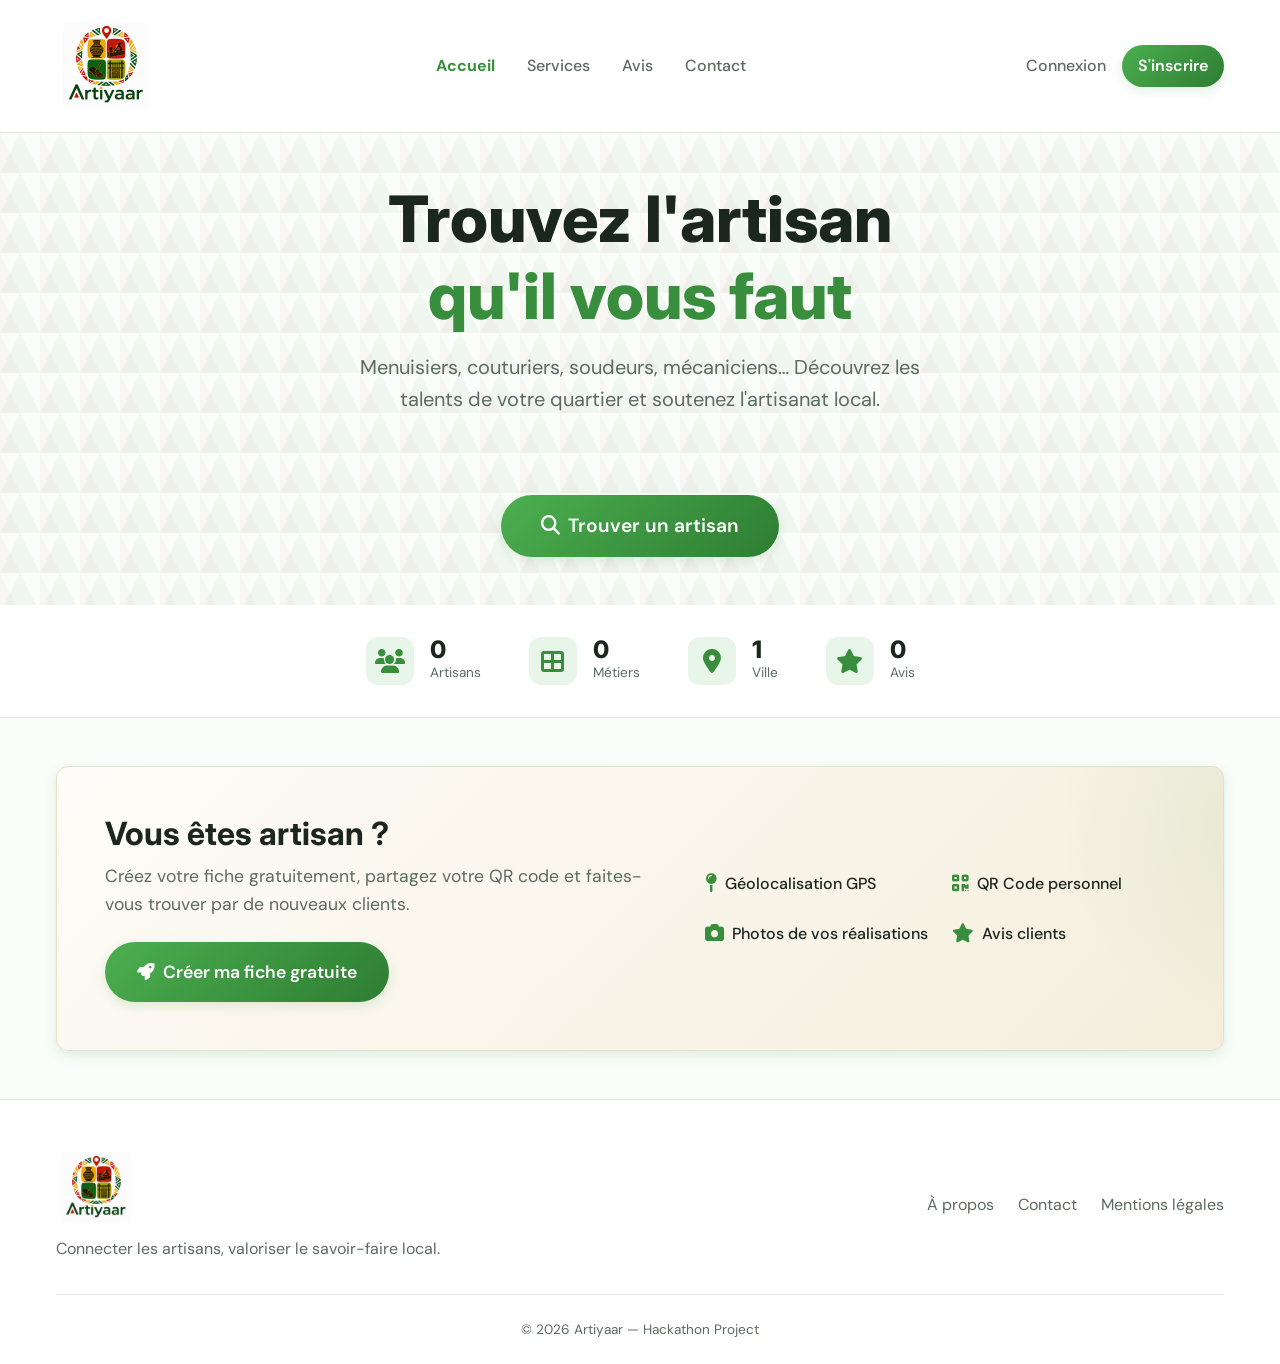
==== frontend/index.html @ 9cfa2666 "Feat: Intégration complète du Backend-Frontend (Artiyaar) sur la branche main" ====
<!DOCTYPE html>
<html lang="fr">

<head>
  <meta charset="UTF-8">
  <meta name="viewport" content="width=device-width, initial-scale=1.0">
  <title>Artiyaar — Trouvez les Meilleurs Artisans près de chez vous</title>
  <meta name="description" content="Artiyaar connecte les artisans locaux avec les clients. Trouvez menuisiers, couturiers, soudeurs et plus encore près de chez vous.">

  <!-- CSS -->
  <link rel="stylesheet" href="css/main.css">
  <link rel="stylesheet" href="css/components.css">
  <link rel="stylesheet" href="css/pages.css">

  <!-- FontAwesome -->
  <link rel="stylesheet" href="https://cdnjs.cloudflare.com/ajax/libs/font-awesome/6.4.0/css/all.min.css">
</head>

<body>

  <!-- Header -->
  <header class="header">
    <div class="container" style="display: flex; justify-content: space-between; align-items: center; width: 100%;">
      <a href="index.html" class="logo">
        <img src="img/logo.jpg" alt="Artiyaar Logo" style="height: 100px; object-fit: contain;">
      </a>
      
      <nav class="main-nav desktop-nav" style="display: flex; gap: 2rem; align-items: center;">
        <a href="index.html" class="nav-link" style="font-weight: 700; color: var(--primary-color);">Accueil</a>
        <a href="services.html" class="nav-link" style="font-weight: 500;">Services</a>
        <a href="avis.html" class="nav-link" style="font-weight: 500;">Avis</a>
        <a href="contact.html" class="nav-link" style="font-weight: 500;">Contact</a>
      </nav>

      <div class="nav-links desktop-nav" id="auth-links" style="display: flex; gap: 1rem; align-items: center;">
        <!-- Injected by app.js -->
      </div>
    </div>
  </header>

  <main>
    <!-- Hero Section -->
    <section class="hero-section">
      <div class="container">
        <h1 class="hero-title">
          Trouvez l'artisan<br>
          <span class="text-primary">qu'il vous faut</span>
        </h1>
        <p class="hero-subtitle">
          Menuisiers, couturiers, soudeurs, mécaniciens… Découvrez les talents de votre quartier et soutenez l'artisanat local.
        </p>

        <a href="services.html" class="btn btn-primary btn-lg mt-4" style="font-size: 1.2rem; padding: 1rem 2.5rem; display: inline-flex; align-items: center; gap: 0.5rem;">
          <i class="fas fa-search"></i> Trouver un artisan
        </a>
      </div>
    </section>

    <!-- Stats Bar -->
    <section class="stats-bar">
      <div class="container">
        <div class="stats-grid">
          <div class="stat-item">
            <i class="fas fa-users stat-icon"></i>
            <div class="stat-content">
              <span class="stat-number" id="stat-artisans">0</span>
              <span class="stat-label">Artisans</span>
            </div>
          </div>
          <div class="stat-item">
            <i class="fas fa-th-large stat-icon"></i>
            <div class="stat-content">
              <span class="stat-number" id="stat-categories">0</span>
              <span class="stat-label">Métiers</span>
            </div>
          </div>
          <div class="stat-item">
            <i class="fas fa-map-marker-alt stat-icon"></i>
            <div class="stat-content">
              <span class="stat-number" id="stat-cities">1</span>
              <span class="stat-label">Ville</span>
            </div>
          </div>
          <div class="stat-item">
            <i class="fas fa-star stat-icon"></i>
            <div class="stat-content">
              <span class="stat-number" id="stat-reviews">0</span>
              <span class="stat-label">Avis</span>
            </div>
          </div>
        </div>
      </div>
    </section>

    <!-- CTA Section -->
    <section class="cta-section">
      <div class="container">
        <div class="cta-card glass-panel">
          <div class="cta-content">
            <h2>Vous êtes artisan ?</h2>
            <p class="text-muted">Créez votre fiche gratuitement, partagez votre QR code et faites-vous trouver par de nouveaux clients.</p>
            <a href="login.html?action=register" class="btn btn-primary btn-lg">
              <i class="fas fa-rocket"></i> Créer ma fiche gratuite
            </a>
          </div>
          <div class="cta-features">
            <div class="cta-feature">
              <i class="fas fa-map-pin text-primary"></i>
              <span>Géolocalisation GPS</span>
            </div>
            <div class="cta-feature">
              <i class="fas fa-qrcode text-primary"></i>
              <span>QR Code personnel</span>
            </div>
            <div class="cta-feature">
              <i class="fas fa-camera text-primary"></i>
              <span>Photos de vos réalisations</span>
            </div>
            <div class="cta-feature">
              <i class="fas fa-star text-primary"></i>
              <span>Avis clients</span>
            </div>
          </div>
        </div>
      </div>
    </section>
  </main>

  <!-- Footer -->
  <footer class="footer">
    <div class="container">
      <div class="footer-content">
        <div class="footer-brand">
          <a href="index.html" class="logo">
            <img src="img/logo.jpg" alt="Artiyaar Logo" style="height: 80px; object-fit: contain;">
          </a>
          <p class="text-muted mt-1">Connecter les artisans, valoriser le savoir-faire local.</p>
        </div>
        <div class="footer-links">
          <a href="#" class="text-muted">À propos</a>
          <a href="#" class="text-muted">Contact</a>
          <a href="#" class="text-muted">Mentions légales</a>
        </div>
      </div>
      <div class="footer-bottom text-muted">
        &copy; 2026 Artiyaar — Hackathon Project
      </div>
    </div>
  </footer>

  <!-- Toast Container -->
  <div id="toast-container" class="toast-container"></div>

  <!-- JS -->
  <script src="js/storage.js"></script>
  <script src="js/app.js"></script>
<nav class="mobile-bottom-nav">
    <a href="index.html" class="bottom-nav-item active">
      <i class="fas fa-home"></i>
      <span>Accueil</span>
    </a>
    <a href="services.html" class="bottom-nav-item ">
      <i class="fas fa-search"></i>
      <span>Services</span>
    </a>
    <a href="avis.html" class="bottom-nav-item ">
      <i class="fas fa-star"></i>
      <span>Avis</span>
    </a>
    <a href="contact.html" class="bottom-nav-item ">
      <i class="fas fa-envelope"></i>
      <span>Contact</span>
    </a>
    <a href="login.html" class="bottom-nav-item   " id="mobile-auth-link">
      <i class="fas fa-user"></i>
      <span>Profil</span>
    </a>
  </nav>
</body>

</html>
---- frontend/css/main.css ----
@import url('https://fonts.googleapis.com/css2?family=DM+Sans:wght@400;500;700&family=Inter:wght@400;500;600;700;800&display=swap');

:root {
  /* Colors */
  --primary-color: #388e3c; /* Green from logo */
  --primary-hover: #2e7d32;
  --primary-light: #e8f5e9;
  --primary-gradient: linear-gradient(135deg, #4caf50, #2e7d32);
  
  --bg-dark: #fafdfa; /* Pure white with tiniest hint of green */
  --bg-card: #ffffff; 
  --bg-card-hover: #f1f8f1;
  
  --text-main: #1b261e; 
  --text-muted: #5c6b60;
  
  --success: #10b981;
  --danger: #d32f2f; /* Red from logo */
  --warning: #fbc02d; /* Yellow from logo */
  
  --border-color: #e0e6e1;
  --glass-bg: rgba(255, 255, 255, 0.95);
  
  /* Shadows */
  --shadow-sm: 0 2px 4px rgba(56, 142, 60, 0.08);
  --shadow-md: 0 4px 12px rgba(56, 142, 60, 0.15);
  --shadow-lg: 0 10px 25px rgba(56, 142, 60, 0.25);
  --shadow-glow: 0 0 20px rgba(56, 142, 60, 0.4);
  
  /* Typography */
  --font-heading: 'Inter', sans-serif;
  --font-body: 'DM Sans', sans-serif;
  
  /* Spacing */
  --spacing-xs: 0.25rem;
  --spacing-sm: 0.5rem;
  --spacing-md: 1rem;
  --spacing-lg: 1.5rem;
  --spacing-xl: 2rem;
  --spacing-2xl: 3rem;
  
  /* Border Radius */
  --radius-sm: 4px;
  --radius-md: 8px;
  --radius-lg: 12px;
  --radius-xl: 20px;
  --radius-round: 50%;
  
  /* Transitions */
  --transition-fast: 0.2s ease;
  --transition-normal: 0.3s ease;
}

/* Reset & Base Styles */
* {
  margin: 0;
  padding: 0;
  box-sizing: border-box;
}

body {
  font-family: var(--font-body);
  background-color: var(--bg-dark);
  color: var(--text-main);
  line-height: 1.6;
  -webkit-font-smoothing: antialiased;
  -moz-osx-font-smoothing: grayscale;
  min-height: 100vh;
  display: flex;
  flex-direction: column;
}

h1, h2, h3, h4, h5, h6 {
  font-family: var(--font-heading);
  font-weight: 700;
  line-height: 1.2;
  margin-bottom: var(--spacing-sm);
  color: var(--text-main);
}

a {
  color: var(--primary-color);
  text-decoration: none;
  transition: color var(--transition-fast);
}

a:hover {
  color: var(--primary-hover);
}

img {
  max-width: 100%;
  height: auto;
  display: block;
}

ul {
  list-style: none;
}

button, input, select, textarea {
  font-family: inherit;
  color: inherit;
}

/* Utilities */
.container {
  width: 100%;
  max-width: 1200px;
  margin: 0 auto;
  padding: 0 var(--spacing-md);
}

.text-center { text-align: center; }
.text-primary { color: var(--primary-color); }
.text-muted { color: var(--text-muted); }

.mt-1 { margin-top: var(--spacing-sm); }
.mt-2 { margin-top: var(--spacing-md); }
.mt-3 { margin-top: var(--spacing-lg); }
.mt-4 { margin-top: var(--spacing-xl); }
.mt-5 { margin-top: var(--spacing-2xl); }

.mb-1 { margin-bottom: var(--spacing-sm); }
.mb-2 { margin-bottom: var(--spacing-md); }
.mb-3 { margin-bottom: var(--spacing-lg); }
.mb-4 { margin-bottom: var(--spacing-xl); }
.mb-5 { margin-bottom: var(--spacing-2xl); }

.hidden { display: none !important; }
---- frontend/css/components.css ----
/* --- Buttons --- */
.btn {
  display: inline-flex;
  align-items: center;
  justify-content: center;
  gap: var(--spacing-sm);
  padding: 0.75rem 1.5rem;
  border-radius: 50px; /* Pill shape from the image */
  font-weight: 600;
  cursor: pointer;
  border: none;
  transition: all var(--transition-fast);
  text-decoration: none;
  font-size: 1rem;
}

.btn:disabled {
  opacity: 0.6;
  cursor: not-allowed;
}

.btn-primary {
  background: var(--primary-gradient);
  color: white;
  box-shadow: var(--shadow-md);
}

.btn-primary:hover:not(:disabled) {
  background: var(--primary-gradient);
  transform: translateY(-2px);
  box-shadow: var(--shadow-glow);
}

.btn-secondary {
  background-color: transparent;
  color: var(--primary-color);
  border: 1px solid var(--primary-color);
}

.btn-secondary:hover:not(:disabled) {
  background-color: var(--primary-light);
}

.btn-outline {
  background-color: transparent;
  color: var(--text-main);
  border: 1px solid var(--border-color);
}

.btn-outline:hover:not(:disabled) {
  background-color: rgba(255, 255, 255, 0.05);
  border-color: var(--text-muted);
}

.btn-icon {
  padding: 0.5rem;
  border-radius: var(--radius-round);
  width: 40px;
  height: 40px;
  display: inline-flex;
  align-items: center;
  justify-content: center;
}

/* --- Cards --- */
.card {
  background-color: var(--bg-card);
  border-radius: var(--radius-lg);
  border: 1px solid var(--border-color);
  padding: var(--spacing-lg);
  transition: transform var(--transition-normal), box-shadow var(--transition-normal), border-color var(--transition-normal);
  box-shadow: var(--shadow-sm); 
}

.card:hover {
  transform: translateY(-3px);
  box-shadow: var(--shadow-lg); 
  border-color: var(--primary-color);
}

.glass-panel {
  background: rgba(255, 255, 255, 0.85); /* Slightly transparent white */
  backdrop-filter: blur(10px);
  -webkit-backdrop-filter: blur(10px);
  border-radius: var(--radius-lg);
  border: 1px solid rgba(255, 255, 255, 0.5);
  box-shadow: var(--shadow-md);
}

/* --- Forms --- */
.form-group {
  margin-bottom: var(--spacing-lg);
}

.form-label {
  display: block;
  margin-bottom: var(--spacing-xs);
  font-weight: 500;
  color: var(--text-muted);
  font-size: 0.9rem;
}

.form-control {
  width: 100%;
  padding: 0.875rem 1rem;
  background-color: rgba(255, 255, 255, 0.05);
  border: 1px solid var(--border-color);
  border-radius: var(--radius-md);
  color: var(--text-main);
  font-size: 1rem;
  transition: border-color var(--transition-fast), background-color var(--transition-fast);
}

.form-control:focus {
  outline: none;
  border-color: var(--primary-color);
  background-color: rgba(255, 255, 255, 0.08);
}

.form-control::placeholder {
  color: rgba(176, 179, 198, 0.5);
}

select.form-control {
  appearance: none;
  background-image: url("data:image/svg+xml;charset=UTF-8,%3csvg xmlns='http://www.w3.org/2000/svg' viewBox='0 0 24 24' fill='none' stroke='%23B0B3C6' stroke-width='2' stroke-linecap='round' stroke-linejoin='round'%3e%3cpolyline points='6 9 12 15 18 9'%3e%3c/polyline%3e%3c/svg%3e");
  background-repeat: no-repeat;
  background-position: right 1rem center;
  background-size: 1em;
  padding-right: 2.5rem;
}

select.form-control option {
  background-color: var(--bg-card);
  color: var(--text-main);
}

.form-error {
  color: var(--danger);
  font-size: 0.85rem;
  margin-top: var(--spacing-xs);
  display: none;
}

.form-error.visible {
  display: block;
  animation: fadeIn 0.3s ease;
}

/* --- Badges & Tags --- */
.badge {
  display: inline-block;
  padding: 0.25rem 0.75rem;
  border-radius: 20px;
  font-size: 0.85rem;
  font-weight: 600;
  background-color: rgba(255, 255, 255, 0.1);
}

.badge-primary {
  background-color: var(--primary-light);
  color: var(--primary-color);
}

.badge-success {
  background-color: rgba(0, 200, 83, 0.15);
  color: var(--success);
}

/* --- Navigation/Header --- */
.header {
  background: rgba(255, 255, 255, 0.95); /* White background */
  backdrop-filter: blur(10px);
  -webkit-backdrop-filter: blur(10px);
  position: sticky;
  top: 0;
  z-index: 100;
  border-bottom: 1px solid var(--border-color);
  padding: var(--spacing-md) 0;
}

.header .container {
  display: flex;
  justify-content: space-between;
  align-items: center;
}

.logo {
  font-family: var(--font-heading);
  font-size: 1.5rem;
  font-weight: 800;
  color: var(--text-main);
  text-decoration: none;
  display: flex;
  align-items: center;
  gap: 0.5rem;
}

.logo span {
  color: var(--primary-color);
}

.nav-links {
  display: flex;
  gap: var(--spacing-lg);
  align-items: center;
}

.nav-link {
  color: var(--text-muted);
  font-weight: 500;
}

.nav-link:hover, .nav-link.active {
  color: var(--primary-color);
}

/* --- Modal --- */
.modal-overlay {
  position: fixed;
  top: 0;
  left: 0;
  right: 0;
  bottom: 0;
  background-color: rgba(0, 0, 0, 0.7);
  backdrop-filter: blur(5px);
  display: flex;
  align-items: center;
  justify-content: center;
  z-index: 1000;
  opacity: 0;
  visibility: hidden;
  transition: all var(--transition-normal);
}

.modal-overlay.active {
  opacity: 1;
  visibility: visible;
}

.modal {
  background-color: var(--bg-card);
  border-radius: var(--radius-lg);
  border: 1px solid var(--border-color);
  width: 90%;
  max-width: 500px;
  max-height: 90vh;
  overflow-y: auto;
  transform: translateY(20px);
  transition: transform var(--transition-normal);
  position: relative;
}

.modal-overlay.active .modal {
  transform: translateY(0);
}

.modal-header {
  padding: var(--spacing-lg);
  border-bottom: 1px solid var(--border-color);
  display: flex;
  justify-content: space-between;
  align-items: center;
}

.modal-title {
  margin: 0;
  font-size: 1.25rem;
}

.modal-close {
  background: transparent;
  border: none;
  color: var(--text-muted);
  font-size: 1.5rem;
  cursor: pointer;
  transition: color var(--transition-fast);
}

.modal-close:hover {
  color: var(--text-main);
}

.modal-body {
  padding: var(--spacing-lg);
}

.modal-footer {
  padding: var(--spacing-lg);
  border-top: 1px solid var(--border-color);
  display: flex;
  justify-content: flex-end;
  gap: var(--spacing-md);
}

/* --- Loader --- */
.loader {
  border: 3px solid rgba(255, 255, 255, 0.1);
  border-top: 3px solid var(--primary-color);
  border-radius: 50%;
  width: 24px;
  height: 24px;
  animation: spin 1s linear infinite;
}

/* --- Animations --- */
@keyframes spin {
  0% { transform: rotate(0deg); }
  100% { transform: rotate(360deg); }
}

@keyframes fadeIn {
  from { opacity: 0; transform: translateY(-10px); }
  to { opacity: 1; transform: translateY(0); }
}

/* --- Mobile Responsive (Bottom Nav Bar) --- */
.mobile-bottom-nav {
  display: none;
}

@media (max-width: 768px) {
  /* Hide desktop top nav */
  .desktop-nav {
    display: none !important;
  }
  
  /* Show mobile bottom nav */
  .mobile-bottom-nav {
    display: flex;
    position: fixed;
    bottom: 0;
    left: 0;
    width: 100%;
    background: var(--bg-card);
    box-shadow: 0 -4px 15px rgba(0, 0, 0, 0.1);
    justify-content: space-around;
    padding: 0.75rem 0;
    padding-bottom: calc(0.75rem + env(safe-area-inset-bottom));
    z-index: 9999;
    border-top: 1px solid var(--border-color);
  }
  
  .bottom-nav-item {
    display: flex;
    flex-direction: column;
    align-items: center;
    color: var(--text-muted);
    text-decoration: none;
    font-size: 0.75rem;
    gap: 0.4rem;
    font-weight: 500;
  }
  
  .bottom-nav-item i {
    font-size: 1.25rem;
    transition: transform var(--transition-fast);
  }
  
  .bottom-nav-item.active {
    color: var(--primary-color);
    font-weight: 700;
  }
  
  .bottom-nav-item:hover i {
    transform: translateY(-2px);
  }
  
  /* Prevent content from hiding behind bottom nav */
  body {
    padding-bottom: 70px;
  }
}
---- frontend/css/pages.css ----
/* --- Page Layouts --- */

main {
  flex: 1;
}

/* --- Landing Page / Search --- */
.hero-section {
  padding: var(--spacing-2xl) 0;
  text-align: center;
  background-color: var(--bg-dark);
  background-image: url("data:image/svg+xml,%3Csvg width='40' height='40' viewBox='0 0 40 40' xmlns='http://www.w3.org/2000/svg'%3E%3Cpath d='M20 0L40 40H0z' fill='%23388e3c' fill-opacity='0.05'/%3E%3Cpath d='M0 0L20 40H-20z' fill='%23d32f2f' fill-opacity='0.03'/%3E%3C/svg%3E");
}

.hero-title {
  font-size: clamp(2.5rem, 5vw, 4rem);
  font-weight: 800;
  margin-bottom: var(--spacing-md);
  color: var(--text-main);
}

.hero-subtitle {
  font-size: 1.25rem;
  color: var(--text-muted);
  max-width: 600px;
  margin: 0 auto var(--spacing-2xl);
}

.search-container {
  max-width: 800px;
  margin: 0 auto;
}

.search-bar {
  display: flex;
  background: var(--bg-card);
  border: 1px solid var(--border-color);
  border-radius: var(--radius-xl);
  padding: 0.5rem;
  box-shadow: var(--shadow-lg);
  backdrop-filter: blur(10px);
  margin-bottom: var(--spacing-lg);
}

.search-input {
  flex: 1;
  background: transparent;
  border: none;
  padding: 0 1.5rem;
  color: var(--text-main);
  font-size: 1.1rem;
}

.search-input:focus {
  outline: none;
}

.search-filters {
  display: flex;
  gap: var(--spacing-md);
  justify-content: center;
  flex-wrap: wrap;
}

.artisan-grid {
  display: grid;
  grid-template-columns: repeat(auto-fill, minmax(300px, 1fr));
  gap: var(--spacing-lg);
  padding: var(--spacing-2xl) 0;
}

.artisan-card .card-img {
  width: 100%;
  height: 200px;
  object-fit: cover;
  border-radius: var(--radius-md) var(--radius-md) 0 0;
  margin: calc(var(--spacing-lg) * -1) calc(var(--spacing-lg) * -1) var(--spacing-md) calc(var(--spacing-lg) * -1);
}

.artisan-card-header {
  display: flex;
  justify-content: space-between;
  align-items: flex-start;
  margin-bottom: var(--spacing-sm);
}

.artisan-name {
  font-size: 1.25rem;
  margin: 0;
}

.artisan-rating {
  display: flex;
  align-items: center;
  gap: 0.25rem;
  color: var(--warning);
  font-weight: 600;
}

.artisan-meta {
  display: flex;
  align-items: center;
  gap: var(--spacing-md);
  color: var(--text-muted);
  font-size: 0.9rem;
  margin-bottom: var(--spacing-md);
}

.artisan-meta i {
  color: var(--primary-color);
}

/* --- Auth Page (Login/Register) --- */
.auth-page {
  display: flex;
  align-items: center;
  justify-content: center;
  min-height: 100vh;
  background-color: var(--bg-dark);
  background-image: url("data:image/svg+xml,%3Csvg width='40' height='40' viewBox='0 0 40 40' xmlns='http://www.w3.org/2000/svg'%3E%3Cpath d='M20 0L40 40H0z' fill='%23388e3c' fill-opacity='0.05'/%3E%3Cpath d='M0 0L20 40H-20z' fill='%23d32f2f' fill-opacity='0.03'/%3E%3C/svg%3E");
}

.auth-container {
  width: 100%;
  max-width: 450px;
  padding: var(--spacing-md);
}

.auth-card {
  padding: var(--spacing-2xl);
  position: relative;
  overflow: hidden;
}

.auth-header {
  text-align: center;
  margin-bottom: var(--spacing-xl);
}

.auth-toggle {
  display: flex;
  background: rgba(255, 255, 255, 0.05);
  border-radius: var(--radius-lg);
  padding: 0.25rem;
  margin-bottom: var(--spacing-xl);
}

.auth-toggle-btn {
  flex: 1;
  background: transparent;
  border: none;
  padding: 0.5rem;
  color: var(--text-muted);
  border-radius: var(--radius-md);
  font-weight: 600;
  cursor: pointer;
  transition: all var(--transition-fast);
}

.auth-toggle-btn.active {
  background: var(--primary-color);
  color: white;
  box-shadow: var(--shadow-md);
}

/* --- Dashboard --- */
.dashboard-layout {
  display: flex;
  min-height: calc(100vh - 73px); /* Minus header height */
}

.sidebar {
  width: 250px;
  background: var(--bg-card);
  border-right: 1px solid var(--border-color);
  padding: var(--spacing-lg);
  display: flex;
  flex-direction: column;
}

.sidebar-nav {
  display: flex;
  flex-direction: column;
  gap: var(--spacing-sm);
  margin-top: var(--spacing-xl);
}

.sidebar-link {
  display: flex;
  align-items: center;
  gap: var(--spacing-sm);
  padding: 0.75rem 1rem;
  color: var(--text-muted);
  border-radius: var(--radius-md);
  transition: all var(--transition-fast);
}

.sidebar-link:hover, .sidebar-link.active {
  background: rgba(56, 142, 60, 0.1);
  color: var(--primary-color);
}

.dashboard-content {
  flex: 1;
  padding: var(--spacing-2xl);
  overflow-y: auto;
}

.dashboard-header {
  display: flex;
  justify-content: space-between;
  align-items: center;
  margin-bottom: var(--spacing-2xl);
}

/* Image Upload Area */
.upload-area {
  border: 2px dashed var(--border-color);
  border-radius: var(--radius-lg);
  padding: var(--spacing-xl);
  text-align: center;
  cursor: pointer;
  transition: all var(--transition-fast);
  background: rgba(255, 255, 255, 0.02);
}

.upload-area:hover, .upload-area.dragover {
  border-color: var(--primary-color);
  background: rgba(255, 107, 0, 0.05);
}

.upload-icon {
  font-size: 2.5rem;
  color: var(--primary-color);
  margin-bottom: var(--spacing-sm);
}

.preview-grid {
  display: grid;
  grid-template-columns: repeat(auto-fill, minmax(100px, 1fr));
  gap: var(--spacing-md);
  margin-top: var(--spacing-md);
}

.preview-item {
  position: relative;
  border-radius: var(--radius-md);
  overflow: hidden;
  aspect-ratio: 1;
}

.preview-item img {
  width: 100%;
  height: 100%;
  object-fit: cover;
}

.remove-preview {
  position: absolute;
  top: 5px;
  right: 5px;
  background: rgba(0,0,0,0.7);
  color: white;
  border: none;
  border-radius: 50%;
  width: 24px;
  height: 24px;
  cursor: pointer;
  display: flex;
  align-items: center;
  justify-content: center;
}

/* --- Filter Buttons --- */
.filter-btn {
  font-size: 0.9rem;
  padding: 0.5rem 1rem;
  position: relative;
  overflow: hidden;
}

.filter-btn.active {
  background-color: var(--primary-color);
  color: white;
  border-color: var(--primary-color);
}

.filter-count {
  display: inline-flex;
  align-items: center;
  justify-content: center;
  background: rgba(255, 255, 255, 0.2);
  border-radius: 10px;
  padding: 0 6px;
  font-size: 0.75rem;
  margin-left: 4px;
  min-width: 20px;
  height: 20px;
}

/* Card image placeholder */
.card-img-placeholder {
  width: calc(100% + calc(var(--spacing-lg) * 2));
  height: 200px;
  background: linear-gradient(135deg, rgba(255, 107, 0, 0.08), rgba(255, 107, 0, 0.02));
  border-radius: var(--radius-md) var(--radius-md) 0 0;
  margin: calc(var(--spacing-lg) * -1) calc(var(--spacing-lg) * -1) var(--spacing-md) calc(var(--spacing-lg) * -1);
  display: flex;
  align-items: center;
  justify-content: center;
  font-size: 3rem;
  color: rgba(255, 107, 0, 0.3);
}

.artisan-desc {
  font-size: 0.9rem;
  line-height: 1.5;
  margin-bottom: var(--spacing-md);
}

/* --- Stats Bar --- */
.stats-bar {
  padding: var(--spacing-xl) 0;
  border-bottom: 1px solid var(--border-color);
  background: var(--bg-card);
}

.stats-grid {
  display: flex;
  justify-content: center;
  gap: var(--spacing-2xl);
  flex-wrap: wrap;
}

.stat-item {
  display: flex;
  align-items: center;
  gap: var(--spacing-md);
}

.stat-icon {
  font-size: 1.5rem;
  color: var(--primary-color);
  width: 48px;
  height: 48px;
  display: flex !important;
  align-items: center !important;
  justify-content: center !important;
  background: var(--primary-light);
  border-radius: var(--radius-lg);
  flex-shrink: 0;
}

.stat-content {
  display: flex;
  flex-direction: column;
}

.stat-number {
  font-family: var(--font-heading);
  font-size: 1.5rem;
  font-weight: 800;
  color: var(--text-main);
  line-height: 1;
}

.stat-label {
  font-size: 0.85rem;
  color: var(--text-muted);
}

/* --- Results Section --- */
.results-section {
  padding: var(--spacing-2xl) 0;
}

.results-header {
  display: flex;
  justify-content: space-between;
  align-items: center;
  margin-bottom: var(--spacing-xl);
  flex-wrap: wrap;
  gap: var(--spacing-md);
}

.results-sort {
  display: flex;
  align-items: center;
  gap: var(--spacing-sm);
}

.results-sort .form-control {
  padding: 0.5rem 2.5rem 0.5rem 0.75rem;
  font-size: 0.9rem;
}

.empty-state {
  text-align: center;
  padding: 4rem var(--spacing-md);
}

/* Artisan cards on landing page - flex column for button at bottom */
.artisan-grid .artisan-card {
  display: flex;
  flex-direction: column;
}

/* --- CTA Section --- */
.cta-section {
  padding: var(--spacing-2xl) 0;
}

.cta-card {
  display: flex;
  align-items: center;
  gap: var(--spacing-2xl);
  padding: var(--spacing-2xl) !important;
  background: linear-gradient(135deg, #fefcf8 0%, #f4eedc 100%) !important; /* Beige background */
  border: 1px solid #e8dfc9 !important;
  position: relative;
  overflow: hidden;
}

.cta-card::before {
  content: '';
  position: absolute;
  top: -50%;
  right: -20%;
  width: 400px;
  height: 400px;
  background: radial-gradient(circle, rgba(56, 142, 60, 0.08) 0%, transparent 70%);
  border-radius: 50%;
  pointer-events: none;
}

.cta-content {
  flex: 1;
}

.cta-content h2 {
  font-size: 2rem;
  margin-bottom: var(--spacing-sm);
}

.cta-content p {
  margin-bottom: var(--spacing-lg);
  font-size: 1.1rem;
}

.btn-lg {
  padding: 1rem 2rem;
  font-size: 1.1rem;
}

.cta-features {
  display: grid;
  grid-template-columns: 1fr 1fr;
  gap: var(--spacing-lg);
}

.cta-feature {
  display: flex;
  align-items: center;
  gap: var(--spacing-sm);
  font-weight: 500;
  white-space: nowrap;
}

.cta-feature i {
  font-size: 1.2rem;
}

/* --- Footer --- */
.footer {
  background: var(--bg-card);
  border-top: 1px solid var(--border-color);
  padding: var(--spacing-2xl) 0 var(--spacing-lg);
  margin-top: auto;
}

.footer-content {
  display: flex;
  justify-content: space-between;
  align-items: center;
  margin-bottom: var(--spacing-xl);
  flex-wrap: wrap;
  gap: var(--spacing-lg);
}

.footer-links {
  display: flex;
  gap: var(--spacing-lg);
}

.footer-links a:hover {
  color: var(--primary-color);
}

.footer-bottom {
  text-align: center;
  font-size: 0.85rem;
  padding-top: var(--spacing-lg);
  border-top: 1px solid var(--border-color);
}

/* --- Artisan Profile Page --- */
.back-link {
  display: inline-flex;
  align-items: center;
  gap: var(--spacing-sm);
  color: var(--text-muted);
  margin-bottom: var(--spacing-lg);
  font-weight: 500;
  transition: color var(--transition-fast);
}

.back-link:hover {
  color: var(--primary-color);
}

.profile-layout {
  display: grid;
  grid-template-columns: 1.2fr 1fr;
  gap: var(--spacing-2xl);
  padding: var(--spacing-xl) 0 var(--spacing-2xl);
}

.profile-gallery {
  border-radius: var(--radius-lg);
  overflow: hidden;
}

.gallery-main {
  width: 100%;
  aspect-ratio: 4 / 3;
  overflow: hidden;
  border-radius: var(--radius-lg);
  background: var(--bg-card);
}

.gallery-main img {
  width: 100%;
  height: 100%;
  object-fit: cover;
  transition: transform var(--transition-normal);
}

.gallery-main img:hover {
  transform: scale(1.03);
}

.gallery-thumbs {
  display: flex;
  gap: var(--spacing-sm);
  margin-top: var(--spacing-sm);
}

.gallery-thumb {
  width: 72px;
  height: 72px;
  border-radius: var(--radius-md);
  object-fit: cover;
  cursor: pointer;
  border: 2px solid transparent;
  opacity: 0.6;
  transition: all var(--transition-fast);
}

.gallery-thumb:hover,
.gallery-thumb.active {
  opacity: 1;
  border-color: var(--primary-color);
}

.gallery-placeholder {
  width: 100%;
  aspect-ratio: 4 / 3;
  background: linear-gradient(135deg, rgba(56, 142, 60, 0.08), rgba(56, 142, 60, 0.02));
  border-radius: var(--radius-lg);
  display: flex;
  flex-direction: column;
  align-items: center;
  justify-content: center;
  gap: var(--spacing-md);
  font-size: 4rem;
  color: rgba(56, 142, 60, 0.25);
}

.gallery-placeholder span {
  font-size: 1rem;
  color: var(--text-muted);
}

.profile-info-card {
  padding: var(--spacing-2xl) !important;
}

.profile-info-card:hover {
  transform: none;
}

.profile-name {
  font-size: 1.75rem;
  margin-bottom: var(--spacing-sm);
}

.profile-rating {
  display: flex;
  align-items: center;
  gap: var(--spacing-md);
}

.profile-rating .stars {
  color: var(--warning);
  font-size: 1.1rem;
}

.profile-description h3 {
  font-size: 1rem;
  margin-bottom: var(--spacing-sm);
}

.profile-details {
  display: flex;
  flex-direction: column;
  gap: var(--spacing-sm);
}

.profile-detail-item {
  display: flex;
  align-items: center;
  gap: var(--spacing-sm);
  font-size: 0.9rem;
}

.text-success {
  color: var(--success);
}

/* --- Reviews --- */
.reviews-section {
  padding-bottom: var(--spacing-2xl);
}

.reviews-header {
  margin-bottom: var(--spacing-xl);
}

.review-card {
  padding: var(--spacing-lg) !important;
}

.review-card:hover {
  transform: none;
  box-shadow: none;
}

.review-header {
  display: flex;
  justify-content: space-between;
  align-items: flex-start;
  margin-bottom: var(--spacing-md);
}

.review-author {
  display: flex;
  align-items: center;
  gap: var(--spacing-sm);
}

.review-avatar {
  width: 40px;
  height: 40px;
  border-radius: var(--radius-round);
  background: linear-gradient(135deg, var(--primary-color), var(--primary-hover));
  color: white;
  display: flex;
  align-items: center;
  justify-content: center;
  font-weight: 700;
  font-size: 1.1rem;
}

.review-date {
  font-size: 0.8rem;
}

.review-stars {
  color: var(--warning);
  font-size: 0.9rem;
}

.review-text {
  color: var(--text-muted);
  line-height: 1.6;
}

.star-rating-input {
  display: flex;
  gap: var(--spacing-xs);
}

.star-rating-input i {
  font-size: 1.5rem;
  color: var(--text-muted);
  cursor: pointer;
  transition: transform var(--transition-fast), color var(--transition-fast);
}

.star-rating-input i:hover {
  transform: scale(1.2);
  color: var(--warning);
}

/* --- Toast Notifications --- */
.toast-container {
  position: fixed;
  top: 80px;
  right: var(--spacing-lg);
  z-index: 2000;
  display: flex;
  flex-direction: column;
  gap: var(--spacing-sm);
  pointer-events: none;
}

.toast {
  pointer-events: auto;
  display: flex;
  align-items: center;
  gap: var(--spacing-md);
  padding: 0.875rem 1.25rem;
  border-radius: var(--radius-md);
  background: var(--bg-card);
  border: 1px solid var(--border-color);
  box-shadow: 0 10px 30px rgba(0, 0, 0, 0.4);
  backdrop-filter: blur(16px);
  -webkit-backdrop-filter: blur(16px);
  min-width: 280px;
  max-width: 420px;
  animation: toastSlideIn 0.4s cubic-bezier(0.22, 1, 0.36, 1);
  font-size: 0.95rem;
}

.toast.toast-exit {
  animation: toastSlideOut 0.3s ease forwards;
}

.toast-success {
  border-left: 3px solid var(--success);
}

.toast-error {
  border-left: 3px solid var(--danger);
}

.toast-warning {
  border-left: 3px solid var(--warning);
}

.toast-icon {
  font-size: 1.2rem;
  flex-shrink: 0;
}

.toast-success .toast-icon { color: var(--success); }
.toast-error .toast-icon { color: var(--danger); }
.toast-warning .toast-icon { color: var(--warning); }

.toast-message {
  flex: 1;
}

.toast-close {
  background: none;
  border: none;
  color: var(--text-muted);
  cursor: pointer;
  padding: 4px;
  font-size: 0.9rem;
  flex-shrink: 0;
  transition: color var(--transition-fast);
}

.toast-close:hover {
  color: var(--text-main);
}

/* --- Animations --- */
@keyframes fadeSlideUp {
  from {
    opacity: 0;
    transform: translateY(30px);
  }
  to {
    opacity: 1;
    transform: translateY(0);
  }
}

@keyframes toastSlideIn {
  from {
    opacity: 0;
    transform: translateX(100px);
  }
  to {
    opacity: 1;
    transform: translateX(0);
  }
}

@keyframes toastSlideOut {
  from {
    opacity: 1;
    transform: translateX(0);
  }
  to {
    opacity: 0;
    transform: translateX(100px);
  }
}

@keyframes pulseGlow {
  0%, 100% { box-shadow: 0 0 0 0 rgba(56, 142, 60, 0.3); }
  50% { box-shadow: 0 0 20px 5px rgba(56, 142, 60, 0.15); }
}

/* --- Responsive adjustments --- */
@media (max-width: 768px) {
  .dashboard-layout {
    flex-direction: column;
  }
  
  .sidebar {
    width: 100%;
    border-right: none;
    border-bottom: 1px solid var(--border-color);
  }
  
  .sidebar-nav {
    display: none; /* Hidden on mobile as it's replaced by bottom nav */
  }
  
  .search-bar {
    flex-direction: column;
    border-radius: var(--radius-md);
    padding: var(--spacing-sm);
  }
  
  .search-input {
    margin-bottom: var(--spacing-sm);
    padding: 0.5rem;
  }
  
  .search-bar .btn {
    width: 100%;
  }

  .stats-grid {
    gap: var(--spacing-lg);
  }

  .cta-card {
    flex-direction: column;
    text-align: center;
  }

  .cta-features {
    grid-template-columns: 1fr;
    gap: var(--spacing-md);
  }

  .cta-feature {
    justify-content: center;
  }

  .profile-layout {
    grid-template-columns: 1fr;
  }

  .footer-content {
    flex-direction: column;
    text-align: center;
  }

  .footer-links {
    justify-content: center;
  }

  .results-header {
    flex-direction: column;
    align-items: flex-start;
  }

/* --- Mobile Responsive (Non-intrusive) --- */
@media (max-width: 768px) {
  /* Override inline style for contact grid */
  section.container > div[style*="grid-template-columns: 1fr 1fr"] {
    grid-template-columns: 1fr !important;
  }
}

.contact-grid {
  display: grid;
  grid-template-columns: 1fr 1fr;
  gap: 3rem;
  align-items: flex-start;
}

@media (max-width: 768px) {
  .contact-grid {
    grid-template-columns: 1fr;
    gap: 2rem;
  }
}
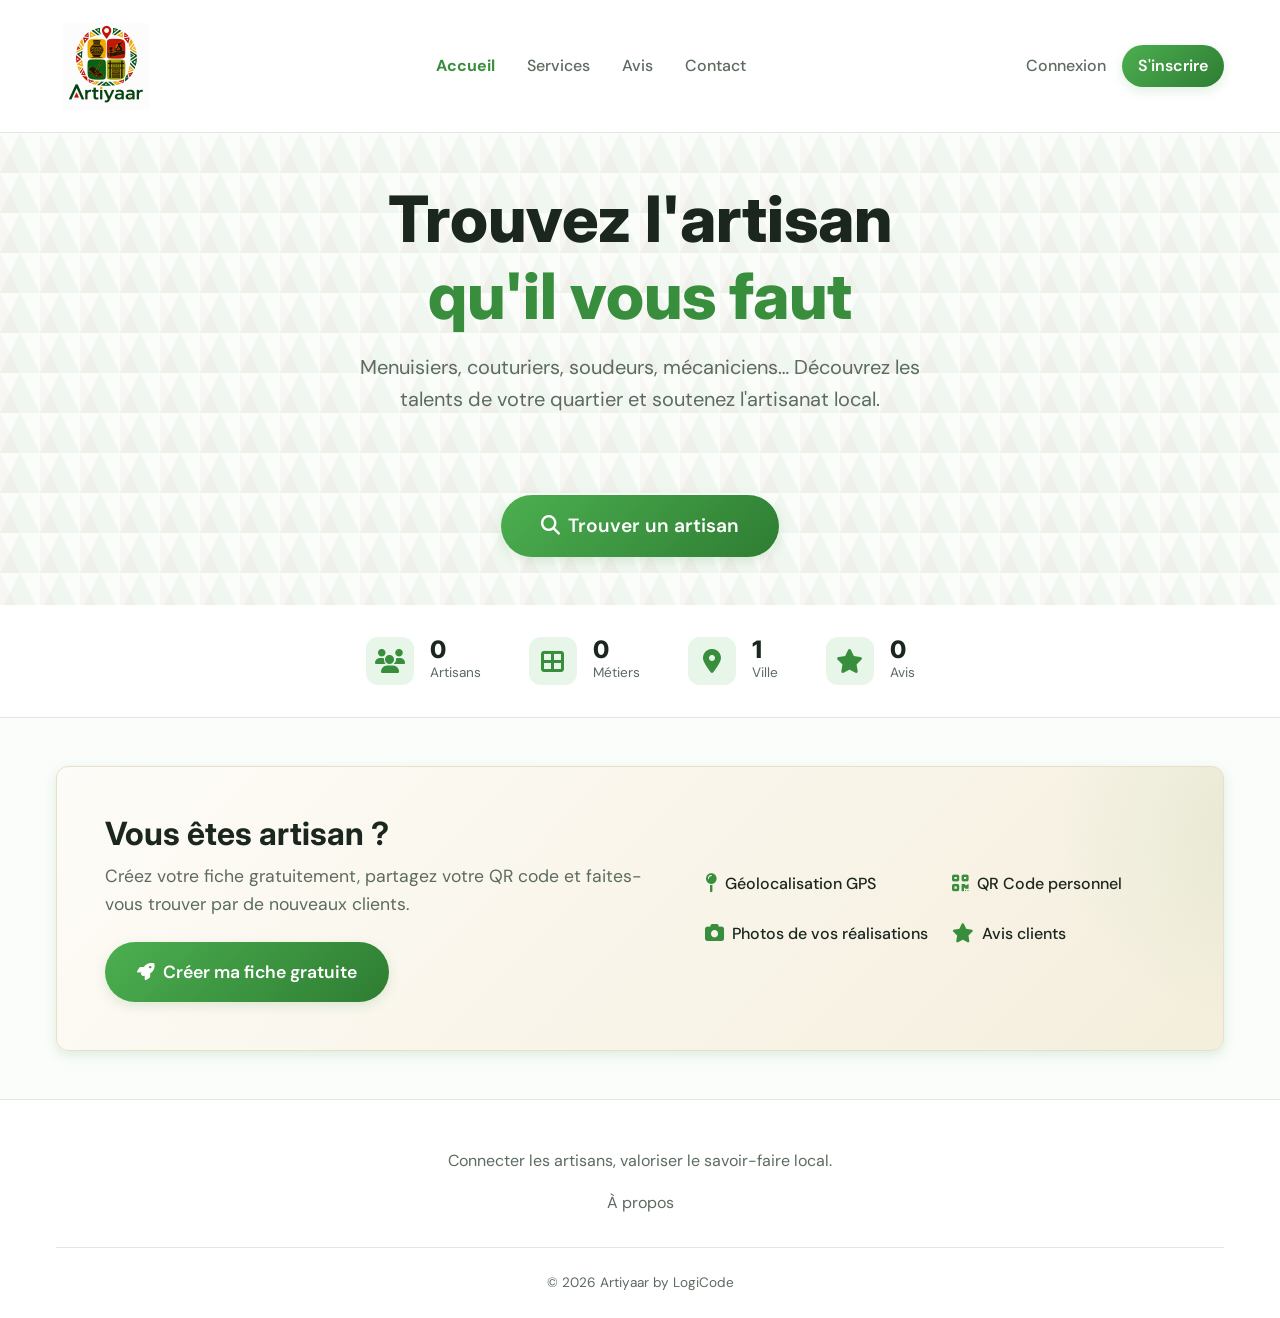
==== commit e2379d17: "UX: Nettoyage du nom d'utilisateur en barre de navigation desktop pour ne garder que Mon Profil" ====
--- a/frontend/index.html
+++ b/frontend/index.html
@@ -129,21 +129,14 @@
   <!-- Footer -->
   <footer class="footer">
     <div class="container">
-      <div class="footer-content">
-        <div class="footer-brand">
-          <a href="index.html" class="logo">
-            <img src="img/logo.jpg" alt="Artiyaar Logo" style="height: 80px; object-fit: contain;">
-          </a>
-          <p class="text-muted mt-1">Connecter les artisans, valoriser le savoir-faire local.</p>
-        </div>
-        <div class="footer-links">
+      <div class="footer-content" style="display: flex; flex-direction: column; align-items: center; text-align: center; gap: 1rem; width: 100%;">
+        <p class="text-muted" style="margin: 0;">Connecter les artisans, valoriser le savoir-faire local.</p>
+        <div class="footer-links" style="display: flex; justify-content: center; gap: 1.5rem;">
           <a href="#" class="text-muted">À propos</a>
-          <a href="#" class="text-muted">Contact</a>
-          <a href="#" class="text-muted">Mentions légales</a>
         </div>
       </div>
       <div class="footer-bottom text-muted">
-        &copy; 2026 Artiyaar — Hackathon Project
+        &copy; 2026 Artiyaar by LogiCode
       </div>
     </div>
   </footer>
@@ -154,6 +147,8 @@
   <!-- JS -->
   <script src="js/storage.js"></script>
   <script src="js/app.js"></script>
+  <script src="js/geolocation.js"></script>
+  <script src="js/search.js"></script>
 <nav class="mobile-bottom-nav">
     <a href="index.html" class="bottom-nav-item active">
       <i class="fas fa-home"></i>
--- a/frontend/css/pages.css
+++ b/frontend/css/pages.css
@@ -71,10 +71,12 @@
 
 .artisan-card .card-img {
   width: 100%;
+  max-width: 100%;
   height: 200px;
   object-fit: cover;
-  border-radius: var(--radius-md) var(--radius-md) 0 0;
-  margin: calc(var(--spacing-lg) * -1) calc(var(--spacing-lg) * -1) var(--spacing-md) calc(var(--spacing-lg) * -1);
+  border-radius: var(--radius-md);
+  margin-bottom: var(--spacing-md);
+  align-self: center;
 }
 
 .artisan-card-header {
@@ -836,6 +838,28 @@
     border-right: none;
     border-bottom: 1px solid var(--border-color);
   }
+
+  .dashboard-content {
+    padding: var(--spacing-lg) var(--spacing-md) !important;
+  }
+
+  .artisan-grid {
+    justify-content: center !important;
+    justify-items: center !important;
+  }
+  
+  .dashboard-header {
+    flex-direction: column;
+    align-items: center;
+    text-align: center;
+    gap: var(--spacing-md);
+    margin-bottom: var(--spacing-lg);
+  }
+
+  .dashboard-header h2 {
+    font-size: 1.5rem;
+    margin-bottom: 0;
+  }
   
   .sidebar-nav {
     display: none; /* Hidden on mobile as it's replaced by bottom nav */
@@ -907,9 +931,39 @@
   align-items: flex-start;
 }
 
+.contact-info h2 {
+  font-size: 1.8rem;
+  margin-bottom: 1.5rem;
+}
+
+.contact-info p.text-muted {
+  font-size: 1.1rem;
+  margin-bottom: 2rem;
+  line-height: 1.6;
+}
+
 @media (max-width: 768px) {
   .contact-grid {
     grid-template-columns: 1fr;
     gap: 2rem;
   }
+  
+  .contact-info {
+    text-align: center;
+    padding: 0 var(--spacing-sm);
+  }
+  
+  .contact-info h2 {
+    font-size: 1.4rem;
+    margin-bottom: 1rem;
+  }
+  
+  .contact-info p.text-muted {
+    font-size: 0.95rem;
+    margin-bottom: 1.5rem;
+  }
+  
+  .contact-info > div > div[style*="display: flex"] {
+    justify-content: center;
+  }
 }
